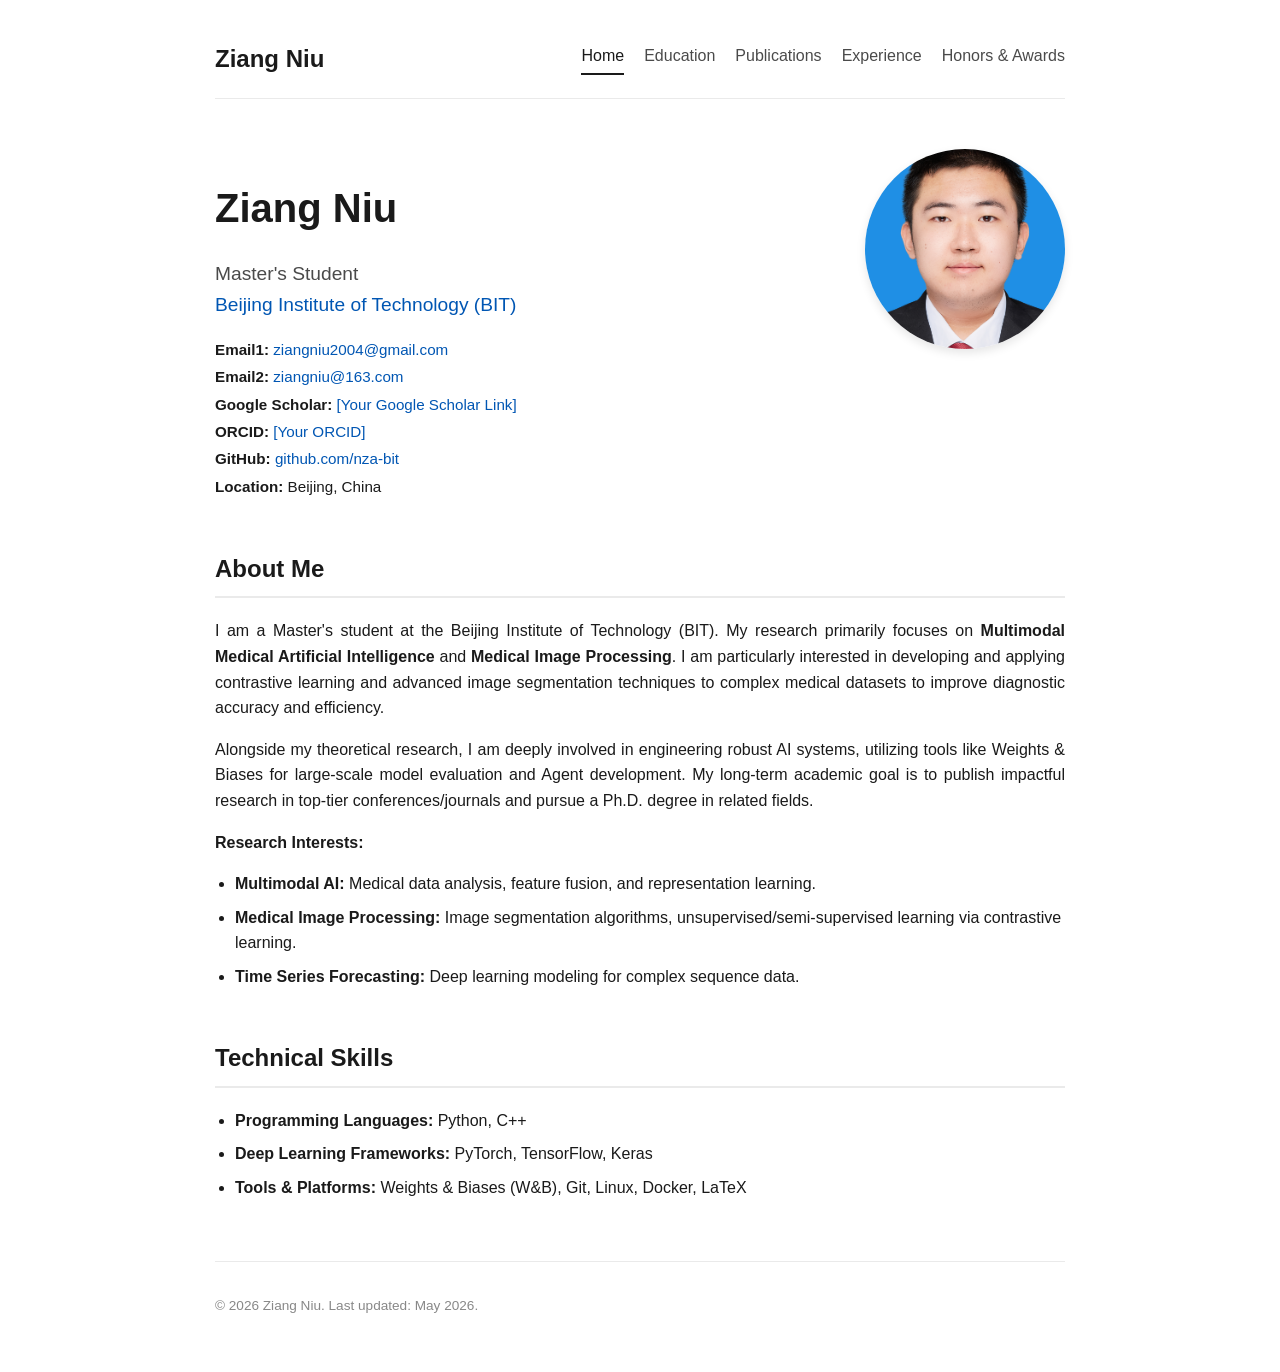
==== index.html @ cf8283a6 "first commit" ====
<!DOCTYPE html>
<html lang="en">
<head>
    <meta charset="UTF-8">
    <meta name="viewport" content="width=device-width, initial-scale=1.0">
    <title>Ziang Niu - Home</title>
    <link rel="stylesheet" href="style.css">
</head>
<body>

    <nav>
        <div class="nav-brand"><a href="index.html">Ziang Niu</a></div>
        <div class="nav-links">
            <a href="index.html" class="active">Home</a>
            <a href="education.html">Education</a>
            <a href="publications.html">Publications</a>
            <a href="experience.html">Experience</a>
            <a href="honors&awards.html">Honors & Awards</a>
        </div>
    </nav>

    <header class="profile-header">
        <div class="profile-text">
            <h1>Ziang Niu</h1>
            <p class="title">Master's Student <br> <a href="https://english.bit.edu.cn/" target="_blank">Beijing Institute of Technology (BIT)</a></p>
            <div class="contact-info">
                <strong>Email1:</strong> <a href="mailto:ziangniu2004@gmail.com">ziangniu2004@gmail.com</a> <br>
                <strong>Email2:</strong> <a href="mailto:ziangniu@163.com">ziangniu@163.com</a> <br>
                <strong>Google Scholar:</strong> <a href="#" target="_blank">[Your Google Scholar Link]</a> <br>
                <strong>ORCID:</strong> <a href="#" target="_blank">[Your ORCID]</a> <br>
                <strong>GitHub:</strong> <a href="https://github.com/nza-bit" target="_blank">github.com/nza-bit</a> <br>
                <strong>Location:</strong> Beijing, China
            </div>
        </div>
        <img src="ziangniu.jpg" alt="Ziang Niu" class="profile-img">
    </header>

    <section id="about">
        <h2>About Me</h2>
        <p>I am a Master's student at the Beijing Institute of Technology (BIT). My research primarily focuses on <strong>Multimodal Medical Artificial Intelligence</strong> and <strong>Medical Image Processing</strong>. I am particularly interested in developing and applying contrastive learning and advanced image segmentation techniques to complex medical datasets to improve diagnostic accuracy and efficiency.</p>
        <p>Alongside my theoretical research, I am deeply involved in engineering robust AI systems, utilizing tools like Weights & Biases for large-scale model evaluation and Agent development. My long-term academic goal is to publish impactful research in top-tier conferences/journals and pursue a Ph.D. degree in related fields.</p>
        
        <p><strong>Research Interests:</strong></p>
        <ul>
            <li><strong>Multimodal AI:</strong> Medical data analysis, feature fusion, and representation learning.</li>
            <li><strong>Medical Image Processing:</strong> Image segmentation algorithms, unsupervised/semi-supervised learning via contrastive learning.</li>
            <li><strong>Time Series Forecasting:</strong> Deep learning modeling for complex sequence data.</li>
        </ul>
    </section>

    <section id="skills">
        <h2>Technical Skills</h2>
        <ul>
            <li><strong>Programming Languages:</strong> Python, C++</li>
            <li><strong>Deep Learning Frameworks:</strong> PyTorch, TensorFlow, Keras</li>
            <li><strong>Tools & Platforms:</strong> Weights & Biases (W&B), Git, Linux, Docker, LaTeX</li>
        </ul>
    </section>

    <footer>
        <p>&copy; 2026 Ziang Niu. Last updated: May 2026.</p>
    </footer>

</body>
</html>
---- style.css ----
/* Base and Typography */
:root {
    --primary-color: #1a1a1a;
    --secondary-color: #4a4a4a;
    --link-color: #0056b3;
    --link-hover: #003d82;
    --bg-color: #ffffff;
    --section-border: #eaeaea;
}
body {
    font-family: "Helvetica Neue", Helvetica, Arial, sans-serif;
    line-height: 1.6;
    color: var(--primary-color);
    background-color: var(--bg-color);
    max-width: 850px;
    margin: 0 auto;
    padding: 40px 20px;
}
a {
    color: var(--link-color);
    text-decoration: none;
}
a:hover {
    text-decoration: underline;
    color: var(--link-hover);
}

/* Navigation */
nav {
    display: flex;
    justify-content: space-between;
    align-items: center;
    margin-bottom: 50px;
    padding-bottom: 20px;
    border-bottom: 1px solid var(--section-border);
}
.nav-brand a {
    font-size: 1.5rem;
    font-weight: bold;
    color: var(--primary-color);
    text-decoration: none;
}
.nav-brand a:hover {
    text-decoration: none;
}
.nav-links {
    display: flex;
    gap: 20px;
}
.nav-links a {
    font-weight: 500;
    color: var(--secondary-color);
    padding-bottom: 5px;
}
.nav-links a:hover, .nav-links a.active {
    color: var(--primary-color);
    text-decoration: none;
    border-bottom: 2px solid var(--primary-color);
}

/* Header / Profile Section (Home Page Only) */
.profile-header {
    display: flex;
    align-items: flex-start;
    margin-bottom: 50px;
    gap: 40px;
}
.profile-text {
    flex: 1;
}
.profile-text h1 {
    font-size: 2.5rem;
    margin-bottom: 5px;
    font-weight: 600;
}
.profile-text .title {
    font-size: 1.2rem;
    color: var(--secondary-color);
    margin-bottom: 15px;
}
.contact-info {
    line-height: 1.8;
    font-size: 0.95rem;
}
.profile-img {
    width: 200px;
    height: 200px;
    border-radius: 50%;
    object-fit: cover;
    box-shadow: 0 4px 10px rgba(0,0,0,0.1);
}

/* Sections */
section {
    margin-bottom: 50px;
}
.page-title {
    font-size: 2rem;
    margin-bottom: 30px;
    color: var(--primary-color);
    font-weight: 600;
}
h2 {
    font-size: 1.5rem;
    color: var(--primary-color);
    border-bottom: 2px solid var(--section-border);
    padding-bottom: 8px;
    margin-bottom: 20px;
    font-weight: 600;
}
p {
    margin-bottom: 15px;
    text-align: justify;
}
ul {
    margin-bottom: 15px;
    padding-left: 20px;
}
li {
    margin-bottom: 8px;
}

/* CV Items (Education, Experience, Publications) */
.cv-item {
    display: flex;
    margin-bottom: 30px;
}
.cv-item .date {
    min-width: 140px;
    font-weight: 500;
    color: var(--secondary-color);
}
.cv-item .content {
    flex: 1;
}
.cv-item h3 {
    font-size: 1.1rem;
    margin-bottom: 5px;
    font-weight: 600;
}
.cv-item p {
    margin: 0 0 5px 0;
    font-size: 0.95rem;
}
.cv-item .highlight {
    font-weight: bold;
}
.pub-venue {
    font-style: italic;
    color: var(--secondary-color);
}

/* Footer */
footer {
    text-align: center;
    margin-top: 60px;
    padding-top: 20px;
    border-top: 1px solid var(--section-border);
    font-size: 0.85rem;
    color: #888;
}

/* Responsive */
@media (max-width: 768px) {
    nav {
        flex-direction: column;
        gap: 15px;
    }
    .profile-header {
        flex-direction: column-reverse;
        align-items: center;
        text-align: center;
    }
    .cv-item {
        flex-direction: column;
    }
    .cv-item .date {
        margin-bottom: 5px;
    }
}
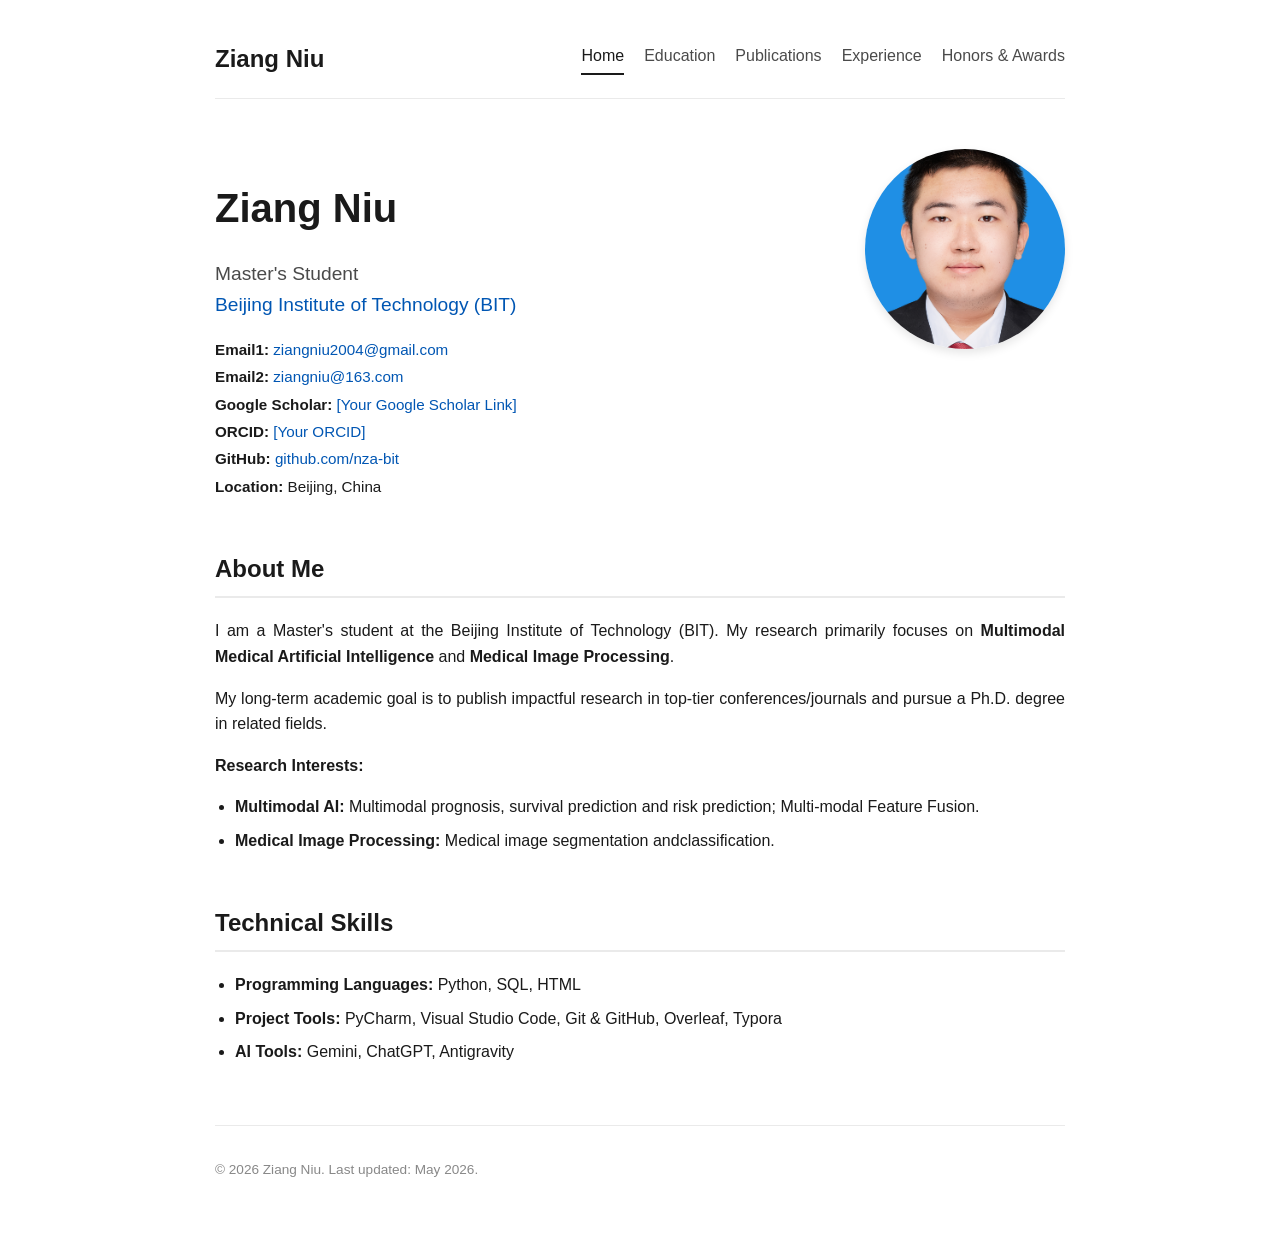
==== commit a07fb2e5: "Update index.html:About Me and Technical Skills" ====
--- a/index.html
+++ b/index.html
@@ -37,23 +37,22 @@
 
     <section id="about">
         <h2>About Me</h2>
-        <p>I am a Master's student at the Beijing Institute of Technology (BIT). My research primarily focuses on <strong>Multimodal Medical Artificial Intelligence</strong> and <strong>Medical Image Processing</strong>. I am particularly interested in developing and applying contrastive learning and advanced image segmentation techniques to complex medical datasets to improve diagnostic accuracy and efficiency.</p>
-        <p>Alongside my theoretical research, I am deeply involved in engineering robust AI systems, utilizing tools like Weights & Biases for large-scale model evaluation and Agent development. My long-term academic goal is to publish impactful research in top-tier conferences/journals and pursue a Ph.D. degree in related fields.</p>
+        <p>I am a Master's student at the Beijing Institute of Technology (BIT). My research primarily focuses on <strong>Multimodal Medical Artificial Intelligence</strong> and <strong>Medical Image Processing</strong>.</p>
+        <p>My long-term academic goal is to publish impactful research in top-tier conferences/journals and pursue a Ph.D. degree in related fields.</p>
         
         <p><strong>Research Interests:</strong></p>
         <ul>
-            <li><strong>Multimodal AI:</strong> Medical data analysis, feature fusion, and representation learning.</li>
-            <li><strong>Medical Image Processing:</strong> Image segmentation algorithms, unsupervised/semi-supervised learning via contrastive learning.</li>
-            <li><strong>Time Series Forecasting:</strong> Deep learning modeling for complex sequence data.</li>
+            <li><strong>Multimodal AI:</strong> Multimodal prognosis, survival prediction and risk prediction; Multi-modal Feature Fusion.</li>
+            <li><strong>Medical Image Processing:</strong> Medical image segmentation andclassification.</li>
         </ul>
     </section>
 
     <section id="skills">
         <h2>Technical Skills</h2>
         <ul>
-            <li><strong>Programming Languages:</strong> Python, C++</li>
-            <li><strong>Deep Learning Frameworks:</strong> PyTorch, TensorFlow, Keras</li>
-            <li><strong>Tools & Platforms:</strong> Weights & Biases (W&B), Git, Linux, Docker, LaTeX</li>
+            <li><strong>Programming Languages:</strong> Python, SQL, HTML</li>
+            <li><strong>Project Tools:</strong> PyCharm, Visual Studio Code, Git & GitHub, Overleaf, Typora</li>
+            <li><strong>AI Tools:</strong> Gemini, ChatGPT, Antigravity</li>
         </ul>
     </section>
 
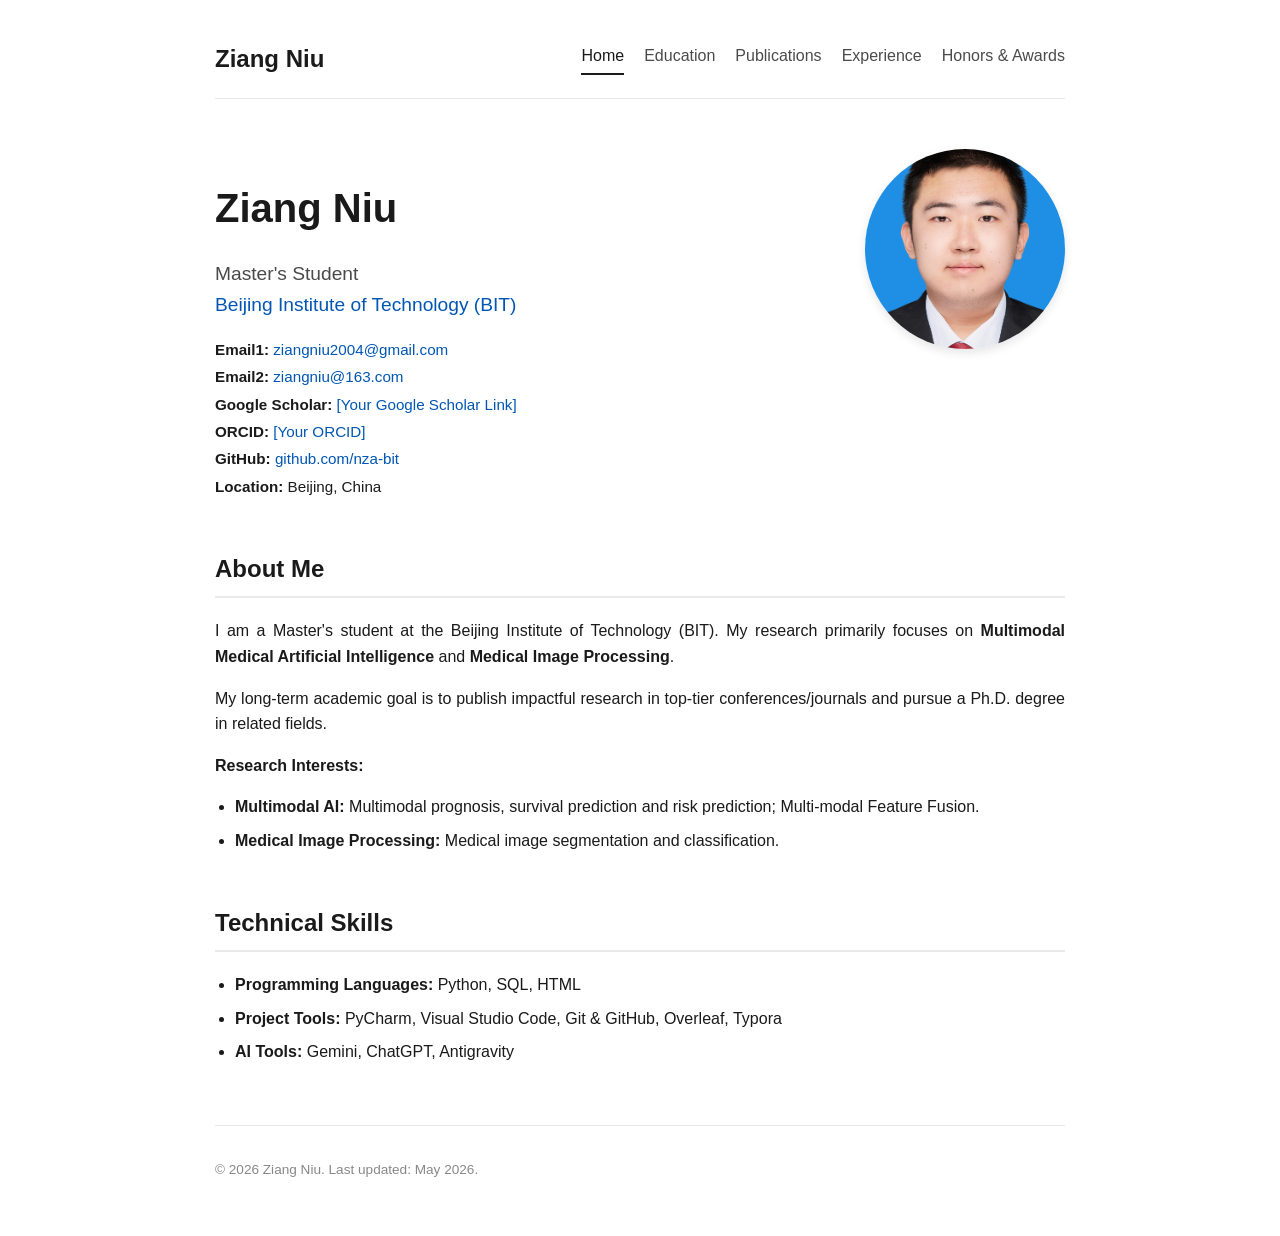
==== commit 951ff275: "Update index.html" ====
--- a/index.html
+++ b/index.html
@@ -43,7 +43,7 @@
         <p><strong>Research Interests:</strong></p>
         <ul>
             <li><strong>Multimodal AI:</strong> Multimodal prognosis, survival prediction and risk prediction; Multi-modal Feature Fusion.</li>
-            <li><strong>Medical Image Processing:</strong> Medical image segmentation andclassification.</li>
+            <li><strong>Medical Image Processing:</strong> Medical image segmentation and classification.</li>
         </ul>
     </section>
 
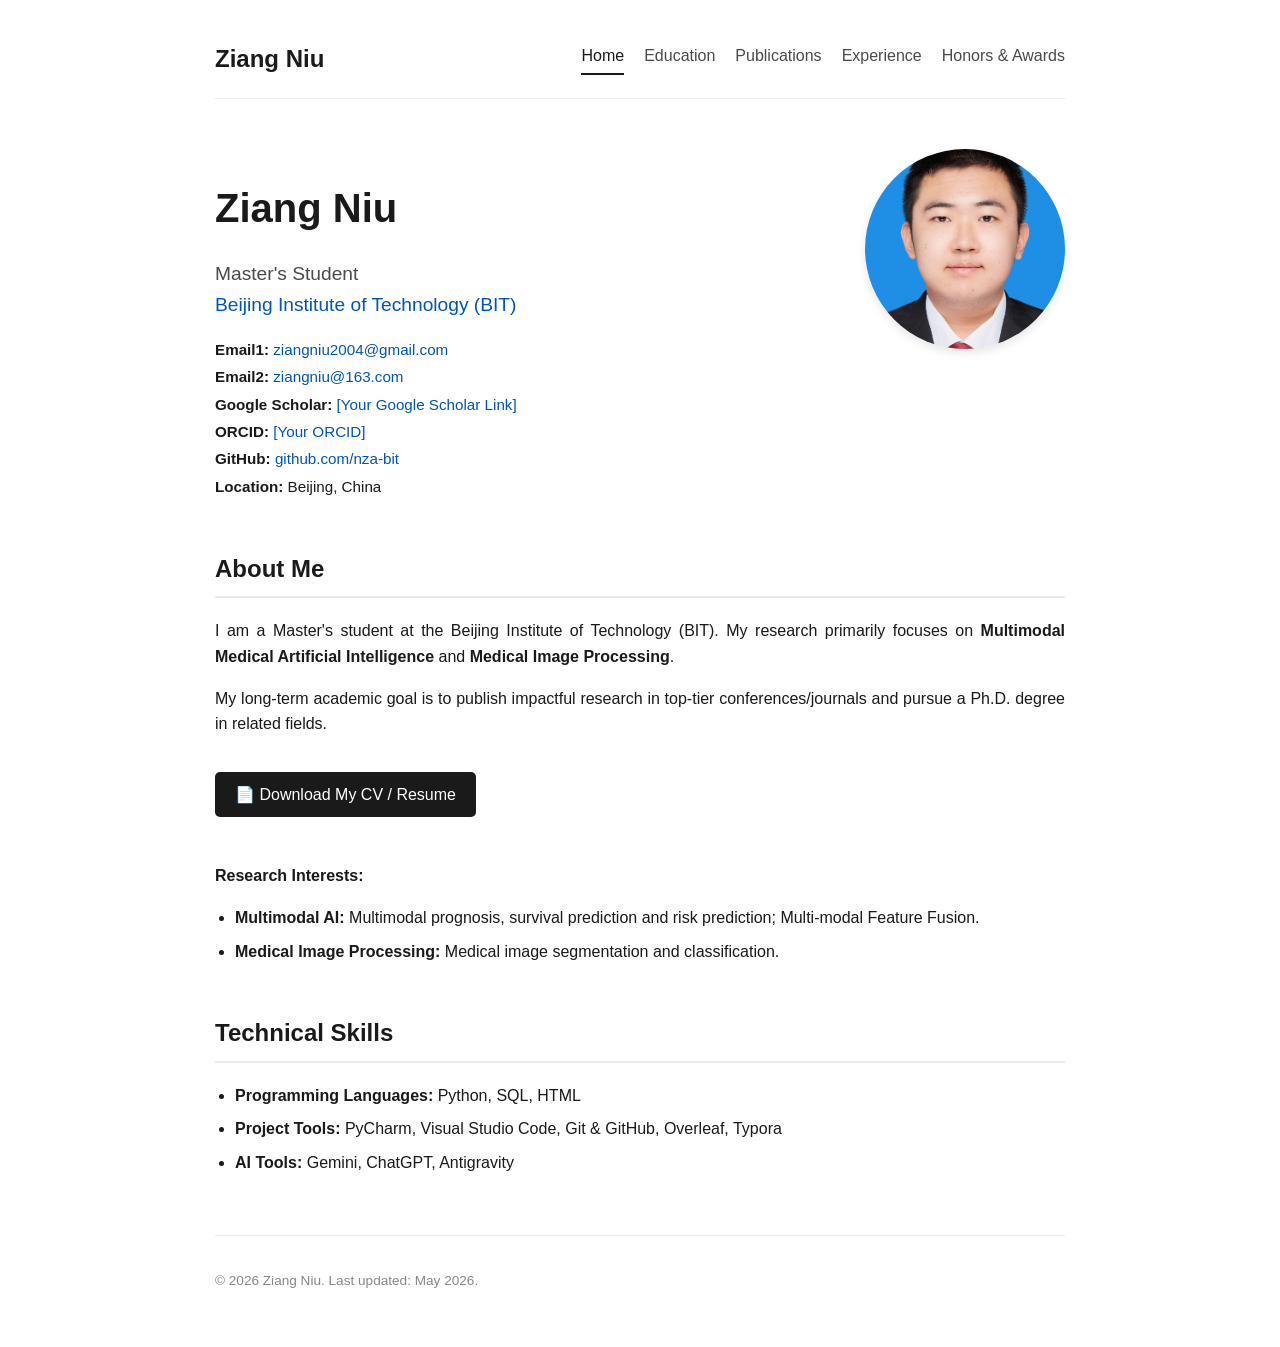
==== commit cf01e7d8: "Update New html" ====
--- a/index.html
+++ b/index.html
@@ -40,6 +40,8 @@
         <p>I am a Master's student at the Beijing Institute of Technology (BIT). My research primarily focuses on <strong>Multimodal Medical Artificial Intelligence</strong> and <strong>Medical Image Processing</strong>.</p>
         <p>My long-term academic goal is to publish impactful research in top-tier conferences/journals and pursue a Ph.D. degree in related fields.</p>
         
+        <a href="Ziang_Niu_CV.pdf" target="_blank" class="btn-resume">📄 Download My CV / Resume</a>
+        
         <p><strong>Research Interests:</strong></p>
         <ul>
             <li><strong>Multimodal AI:</strong> Multimodal prognosis, survival prediction and risk prediction; Multi-modal Feature Fusion.</li>
--- a/style.css
+++ b/style.css
@@ -177,4 +177,23 @@
     .cv-item .date {
         margin-bottom: 5px;
     }
+}
+/* Resume Button Style */
+.btn-resume {
+    display: inline-block;
+    background-color: var(--primary-color);
+    color: var(--bg-color);
+    padding: 10px 20px;
+    border-radius: 5px;
+    text-decoration: none;
+    font-weight: 500;
+    margin-top: 20px;
+    margin-bottom: 30px;
+    transition: background-color 0.3s ease;
+}
+
+.btn-resume:hover {
+    background-color: var(--secondary-color);
+    color: var(--bg-color);
+    text-decoration: none;
 }
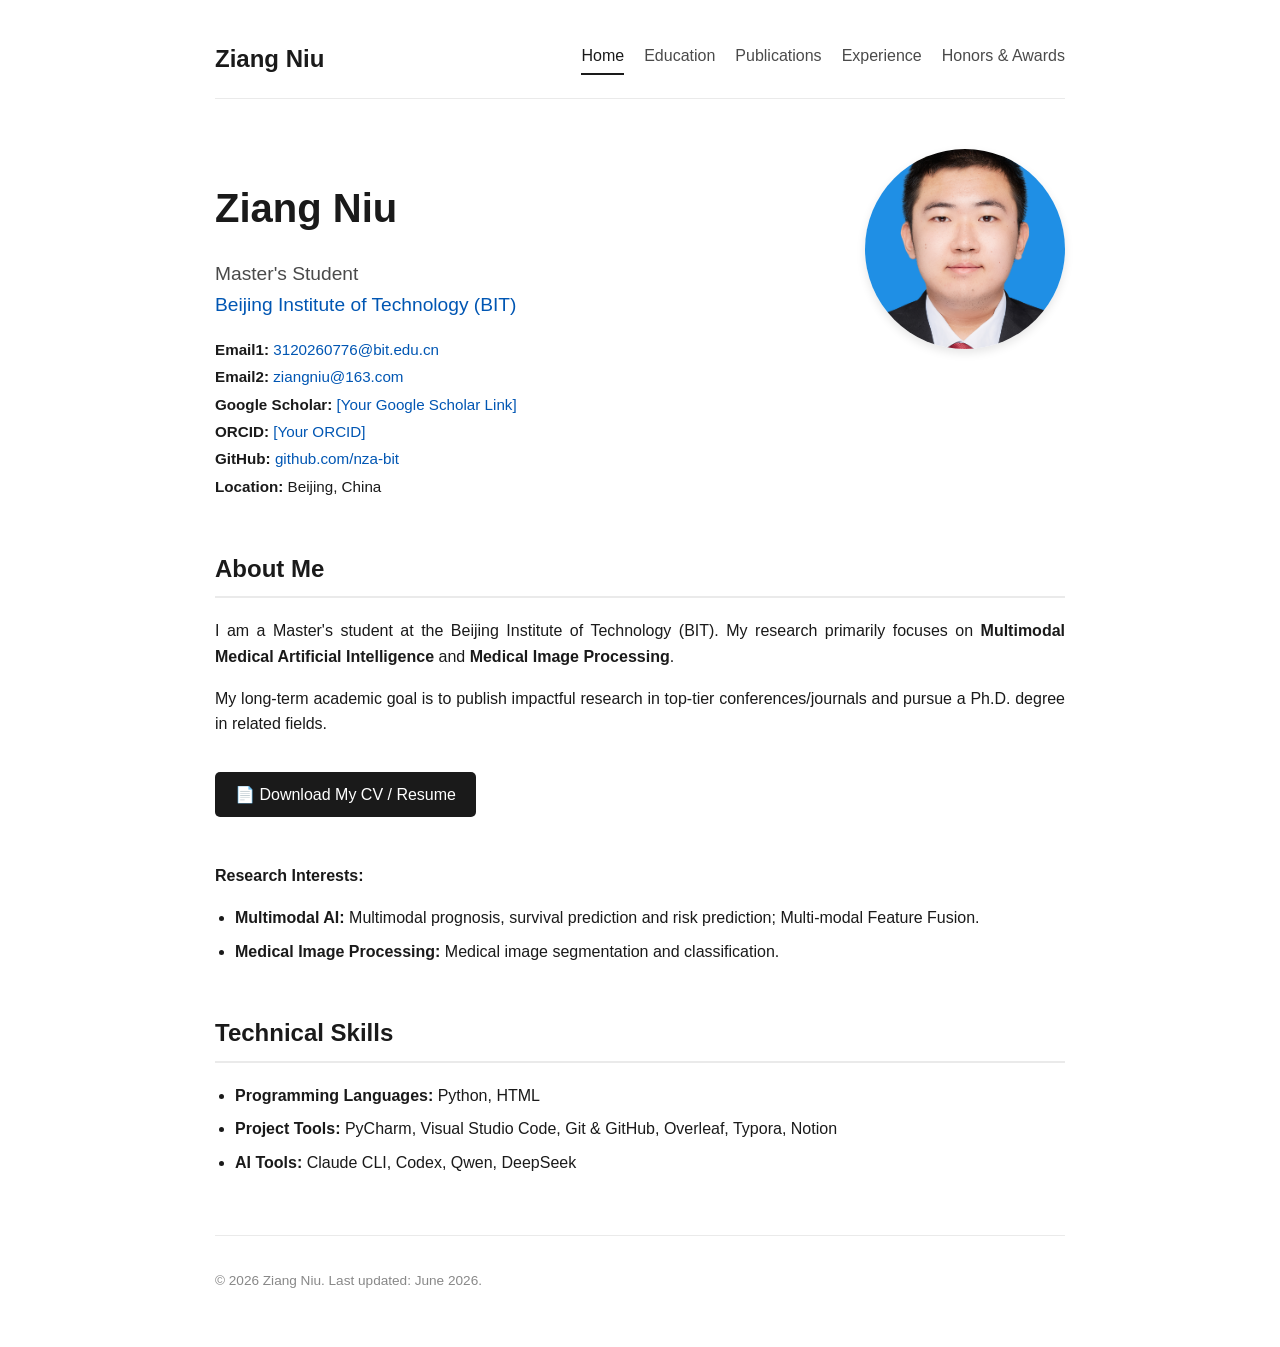
==== commit d3a3ed65: "Update contact email and technical skills section" ====
--- a/index.html
+++ b/index.html
@@ -24,7 +24,7 @@
             <h1>Ziang Niu</h1>
             <p class="title">Master's Student <br> <a href="https://english.bit.edu.cn/" target="_blank">Beijing Institute of Technology (BIT)</a></p>
             <div class="contact-info">
-                <strong>Email1:</strong> <a href="mailto:ziangniu2004@gmail.com">ziangniu2004@gmail.com</a> <br>
+                <strong>Email1:</strong> <a href="mailto:3120260776@bit.edu.cn">3120260776@bit.edu.cn</a> <br>
                 <strong>Email2:</strong> <a href="mailto:ziangniu@163.com">ziangniu@163.com</a> <br>
                 <strong>Google Scholar:</strong> <a href="#" target="_blank">[Your Google Scholar Link]</a> <br>
                 <strong>ORCID:</strong> <a href="#" target="_blank">[Your ORCID]</a> <br>
@@ -52,15 +52,15 @@
     <section id="skills">
         <h2>Technical Skills</h2>
         <ul>
-            <li><strong>Programming Languages:</strong> Python, SQL, HTML</li>
-            <li><strong>Project Tools:</strong> PyCharm, Visual Studio Code, Git & GitHub, Overleaf, Typora</li>
-            <li><strong>AI Tools:</strong> Gemini, ChatGPT, Antigravity</li>
+            <li><strong>Programming Languages:</strong> Python, HTML</li>
+            <li><strong>Project Tools:</strong> PyCharm, Visual Studio Code, Git & GitHub, Overleaf, Typora, Notion</li>
+            <li><strong>AI Tools:</strong> Claude CLI, Codex, Qwen, DeepSeek</li>
         </ul>
     </section>
 
     <footer>
-        <p>&copy; 2026 Ziang Niu. Last updated: May 2026.</p>
+        <p>&copy; 2026 Ziang Niu. Last updated: June 2026.</p>
     </footer>
 
 </body>
-</html>+</html>
--- a/style.css
+++ b/style.css
@@ -124,9 +124,10 @@
 .cv-item {
     display: flex;
     margin-bottom: 30px;
+    gap: 30px; /* 在左侧日期和右侧内容之间强制增加 30px 的间距 */
 }
 .cv-item .date {
-    min-width: 140px;
+    flex: 0 0 160px; /* 固定日期栏的宽度为 160px，防止被右侧内容挤压 */
     font-weight: 500;
     color: var(--secondary-color);
 }
